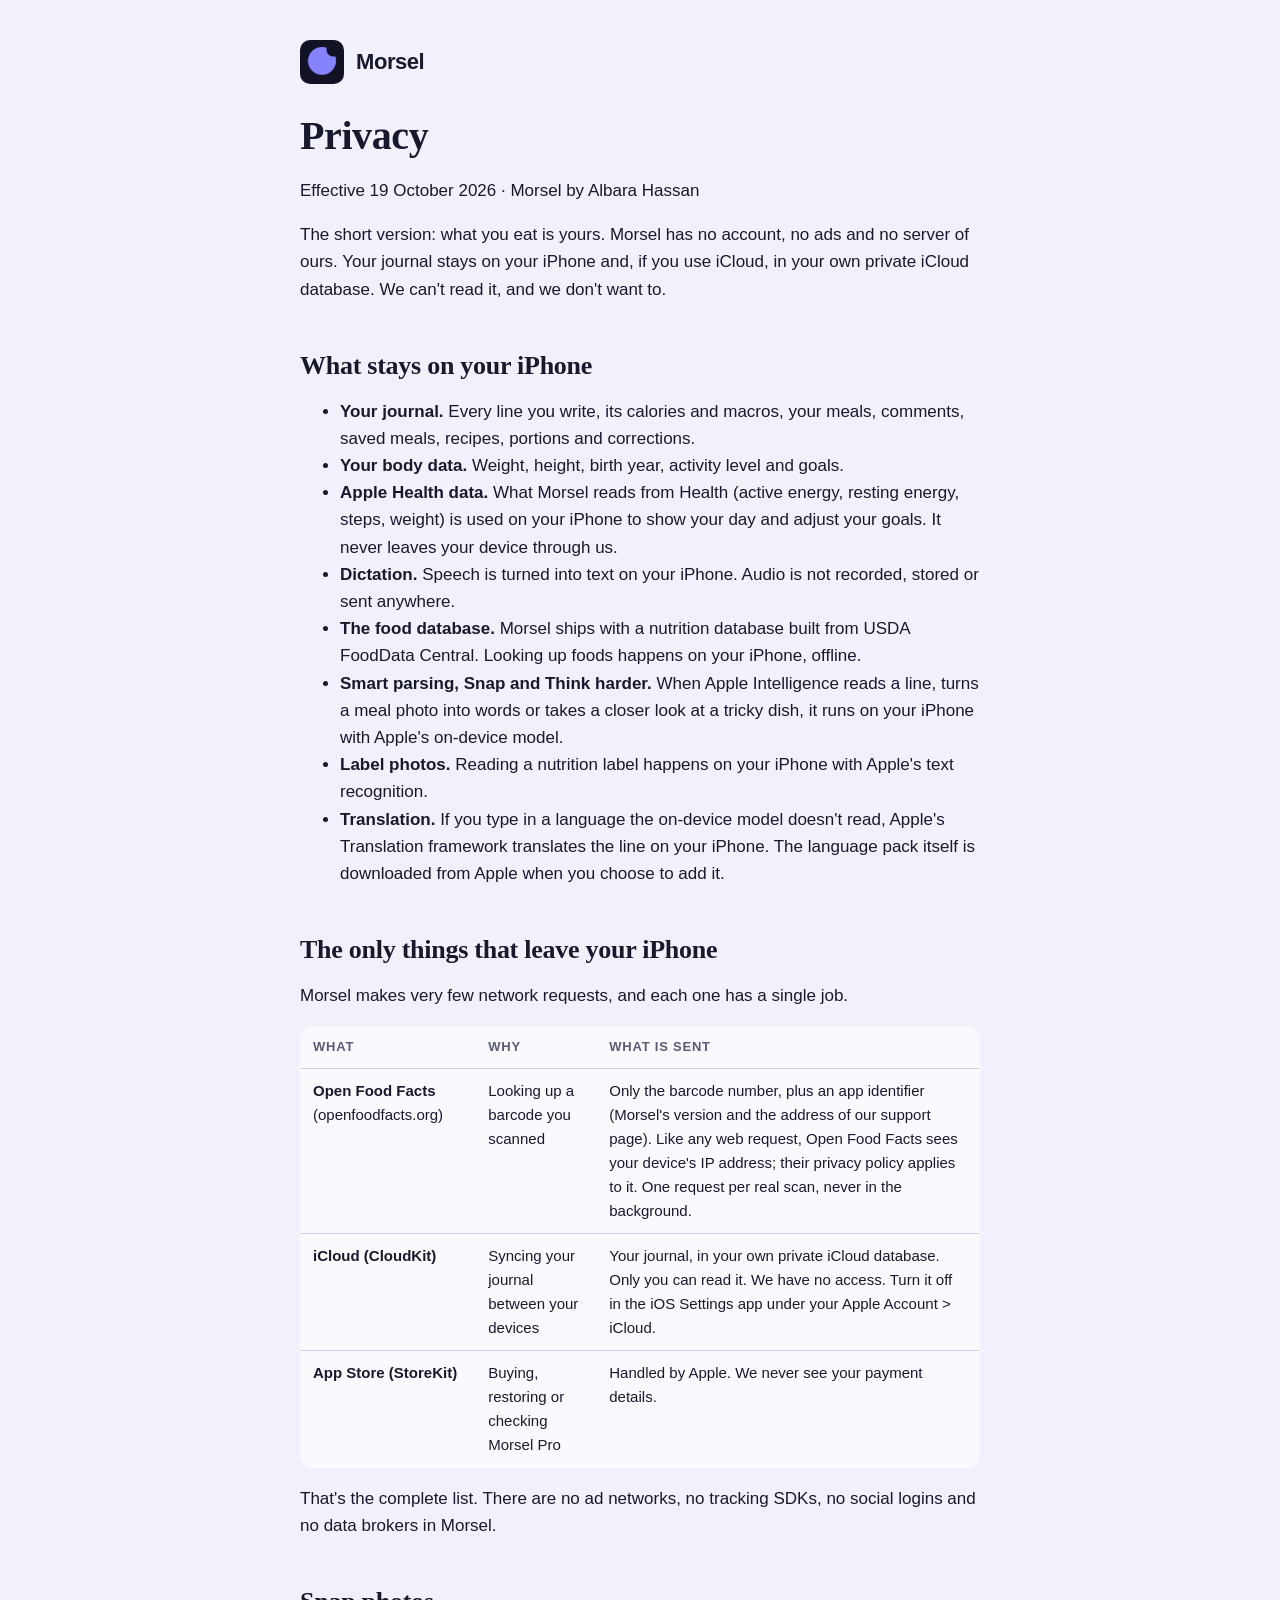
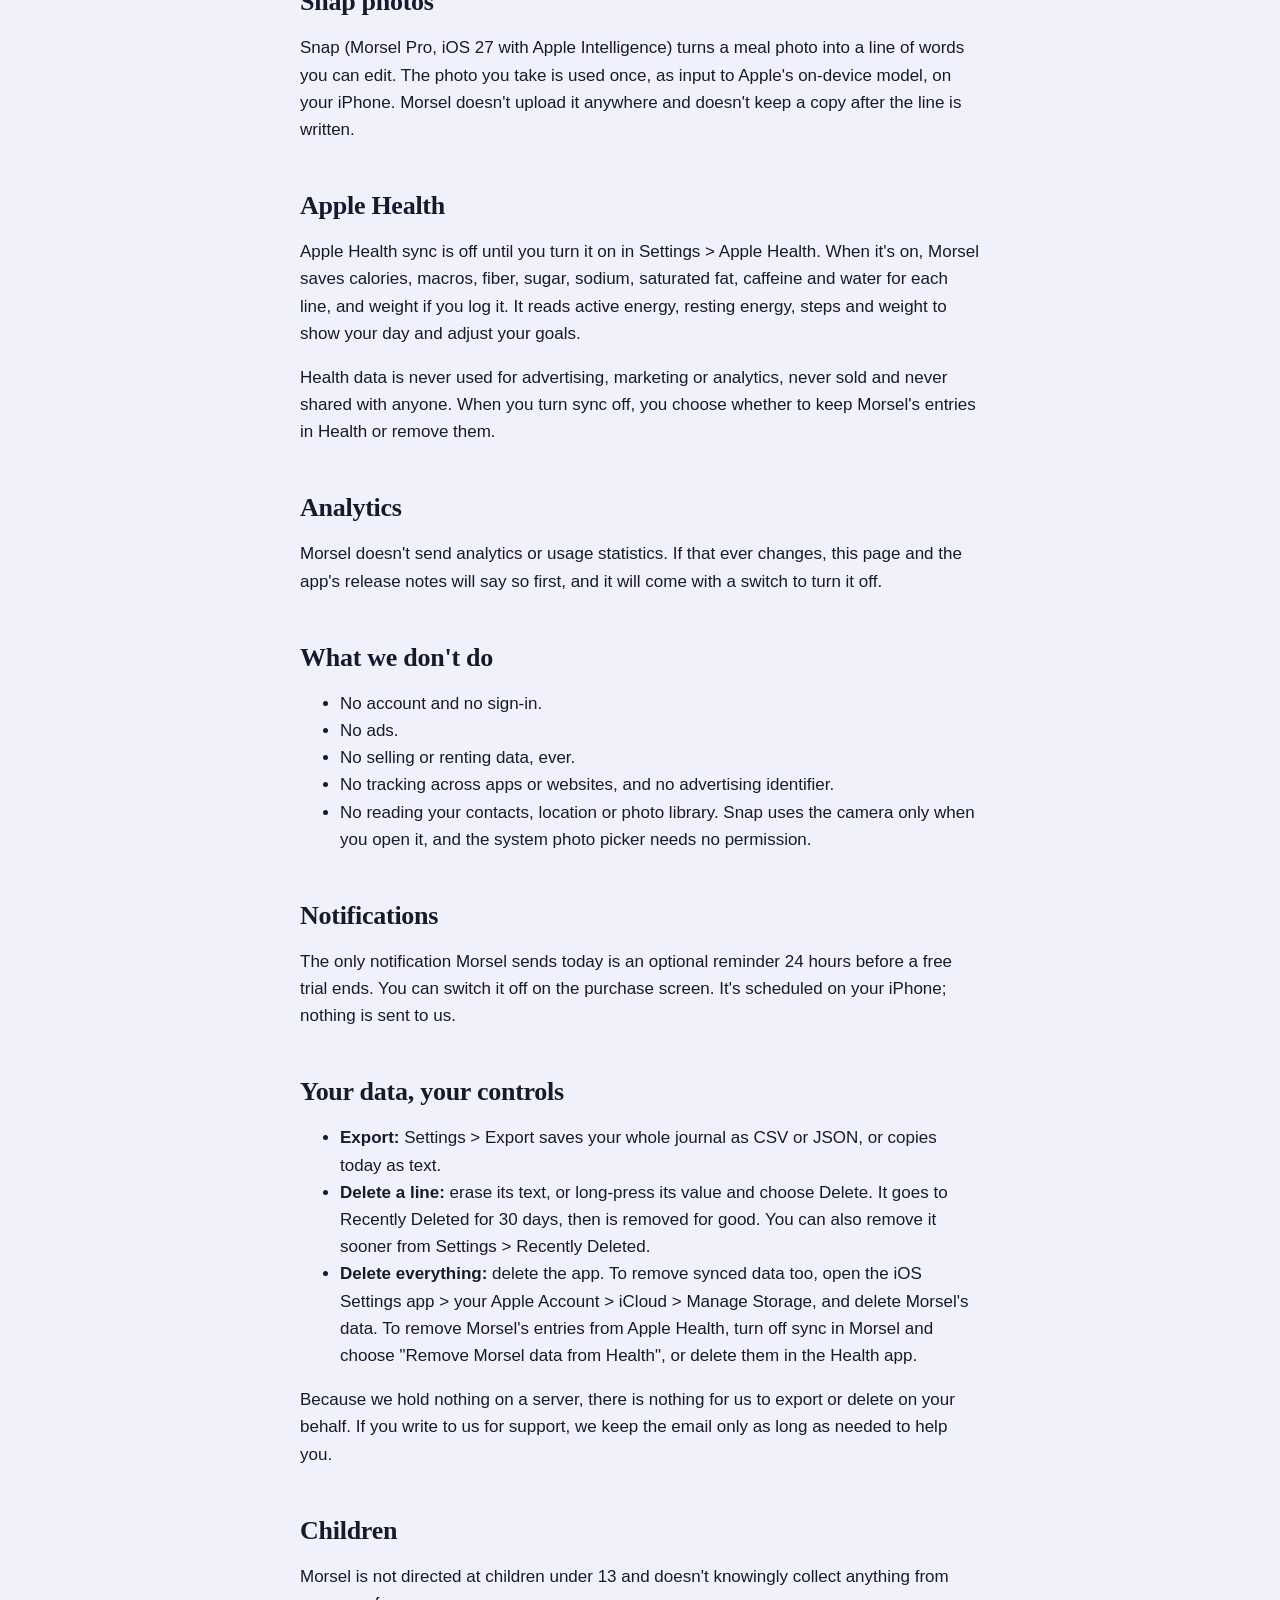
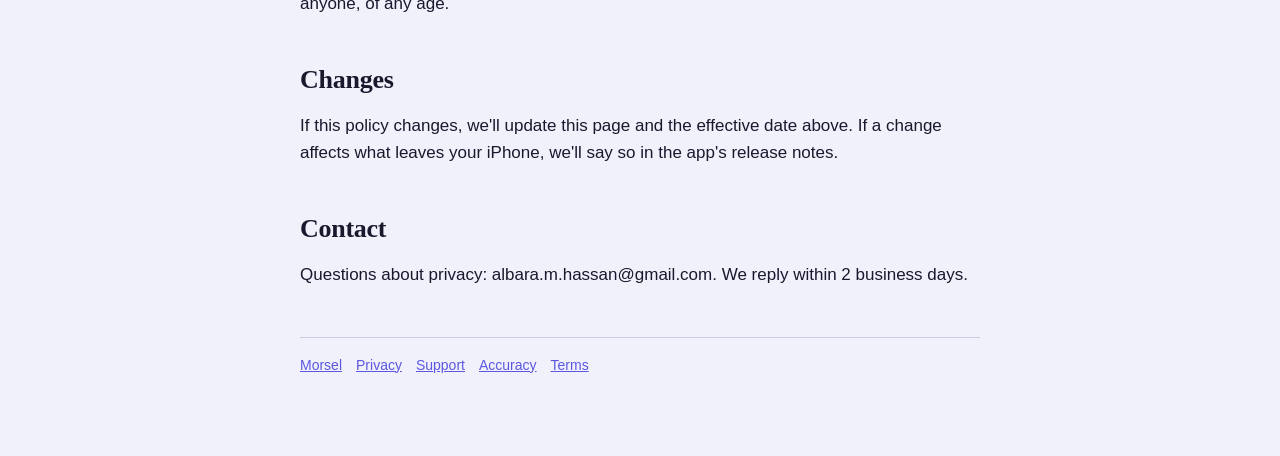
==== privacy.html @ 5bcbc63b "Morsel support site: privacy, support, accuracy Co-Authored-By: Claude Opus 5.5 <noreply@anthropic.c" ====
<!doctype html><html lang="en"><head><meta charset="utf-8"><meta name="viewport" content="width=device-width, initial-scale=1">
<title>Morsel · Privacy</title><link rel="stylesheet" href="style.css"><link rel="icon" href="icon.png"></head>
<body><main><header><img src="icon.png" alt=""><a href="./">Morsel</a></header><h1>Privacy</h1>
<p>Effective 19 October 2026 · Morsel by Albara Hassan</p>
<p>The short version: what you eat is yours. Morsel has no account, no ads and no server of ours. Your journal stays on your iPhone and, if you use iCloud, in your own private iCloud database. We can't read it, and we don't want to.</p>
<h2>What stays on your iPhone</h2>
<ul>
<li><strong>Your journal.</strong> Every line you write, its calories and macros, your meals, comments, saved meals, recipes, portions and corrections.</li>
<li><strong>Your body data.</strong> Weight, height, birth year, activity level and goals.</li>
<li><strong>Apple Health data.</strong> What Morsel reads from Health (active energy, resting energy, steps, weight) is used on your iPhone to show your day and adjust your goals. It never leaves your device through us.</li>
<li><strong>Dictation.</strong> Speech is turned into text on your iPhone. Audio is not recorded, stored or sent anywhere.</li>
<li><strong>The food database.</strong> Morsel ships with a nutrition database built from USDA FoodData Central. Looking up foods happens on your iPhone, offline.</li>
<li><strong>Smart parsing, Snap and Think harder.</strong> When Apple Intelligence reads a line, turns a meal photo into words or takes a closer look at a tricky dish, it runs on your iPhone with Apple's on-device model.</li>
<li><strong>Label photos.</strong> Reading a nutrition label happens on your iPhone with Apple's text recognition.</li>
<li><strong>Translation.</strong> If you type in a language the on-device model doesn't read, Apple's Translation framework translates the line on your iPhone. The language pack itself is downloaded from Apple when you choose to add it.</li>
</ul>
<h2>The only things that leave your iPhone</h2>
<p>Morsel makes very few network requests, and each one has a single job.</p>
<table>
<thead>
<tr>
<th>What</th>
<th>Why</th>
<th>What is sent</th>
</tr>
</thead>
<tbody>
<tr>
<td><strong>Open Food Facts</strong> (openfoodfacts.org)</td>
<td>Looking up a barcode you scanned</td>
<td>Only the barcode number, plus an app identifier (Morsel's version and the address of our support page). Like any web request, Open Food Facts sees your device's IP address; their privacy policy applies to it. One request per real scan, never in the background.</td>
</tr>
<tr>
<td><strong>iCloud (CloudKit)</strong></td>
<td>Syncing your journal between your devices</td>
<td>Your journal, in your own private iCloud database. Only you can read it. We have no access. Turn it off in the iOS Settings app under your Apple Account &gt; iCloud.</td>
</tr>
<tr>
<td><strong>App Store (StoreKit)</strong></td>
<td>Buying, restoring or checking Morsel Pro</td>
<td>Handled by Apple. We never see your payment details.</td>
</tr>
</tbody>
</table>
<p>That's the complete list. There are no ad networks, no tracking SDKs, no social logins and no data brokers in Morsel.</p>
<h2>Snap photos</h2>
<p>Snap (Morsel Pro, iOS 27 with Apple Intelligence) turns a meal photo into a line of words you can edit. The photo you take is used once, as input to Apple's on-device model, on your iPhone. Morsel doesn't upload it anywhere and doesn't keep a copy after the line is written.</p>
<h2>Apple Health</h2>
<p>Apple Health sync is off until you turn it on in Settings &gt; Apple Health. When it's on, Morsel saves calories, macros, fiber, sugar, sodium, saturated fat, caffeine and water for each line, and weight if you log it. It reads active energy, resting energy, steps and weight to show your day and adjust your goals.</p>
<p>Health data is never used for advertising, marketing or analytics, never sold and never shared with anyone. When you turn sync off, you choose whether to keep Morsel's entries in Health or remove them.</p>
<h2>Analytics</h2>
<p>Morsel doesn't send analytics or usage statistics. If that ever changes, this page and the app's release notes will say so first, and it will come with a switch to turn it off.</p>
<h2>What we don't do</h2>
<ul>
<li>No account and no sign-in.</li>
<li>No ads.</li>
<li>No selling or renting data, ever.</li>
<li>No tracking across apps or websites, and no advertising identifier.</li>
<li>No reading your contacts, location or photo library. Snap uses the camera only when you open it, and the system photo picker needs no permission.</li>
</ul>
<h2>Notifications</h2>
<p>The only notification Morsel sends today is an optional reminder 24 hours before a free trial ends. You can switch it off on the purchase screen. It's scheduled on your iPhone; nothing is sent to us.</p>
<h2>Your data, your controls</h2>
<ul>
<li><strong>Export:</strong> Settings &gt; Export saves your whole journal as CSV or JSON, or copies today as text.</li>
<li><strong>Delete a line:</strong> erase its text, or long-press its value and choose Delete. It goes to Recently Deleted for 30 days, then is removed for good. You can also remove it sooner from Settings &gt; Recently Deleted.</li>
<li><strong>Delete everything:</strong> delete the app. To remove synced data too, open the iOS Settings app &gt; your Apple Account &gt; iCloud &gt; Manage Storage, and delete Morsel's data. To remove Morsel's entries from Apple Health, turn off sync in Morsel and choose "Remove Morsel data from Health", or delete them in the Health app.</li>
</ul>
<p>Because we hold nothing on a server, there is nothing for us to export or delete on your behalf. If you write to us for support, we keep the email only as long as needed to help you.</p>
<h2>Children</h2>
<p>Morsel is not directed at children under 13 and doesn't knowingly collect anything from anyone, of any age.</p>
<h2>Changes</h2>
<p>If this policy changes, we'll update this page and the effective date above. If a change affects what leaves your iPhone, we'll say so in the app's release notes.</p>
<h2>Contact</h2>
<p>Questions about privacy: albara.m.hassan@gmail.com. We reply within 2 business days.</p><footer><a href="./">Morsel</a><a href="privacy.html">Privacy</a><a href="support.html">Support</a><a href="accuracy.html">Accuracy</a><a href="https://www.apple.com/legal/internet-services/itunes/dev/stdeula/">Terms</a></footer></main></body></html>
---- style.css ----
:root{--paper:#f1f1fc;--raised:#fafafe;--ink:#19192e;--ink2:#5a5b76;--accent:#5b57e0;--rule:#cdcde8}
@media (prefers-color-scheme:dark){:root{--paper:#19192a;--raised:#232337;--ink:#eeeef7;--ink2:#a1a2bc;--accent:#8682ff;--rule:#34344f}}
*{box-sizing:border-box}html{background:var(--paper)}body{margin:0;background:var(--paper);color:var(--ink);font:17px/1.6 -apple-system,BlinkMacSystemFont,"SF Pro Text","Helvetica Neue",sans-serif}
main{max-width:720px;margin:0 auto;padding:40px 20px 80px}header{display:flex;align-items:center;gap:12px;margin-bottom:28px}
header img{width:44px;height:44px;border-radius:10px}header a{color:var(--ink);text-decoration:none;font-weight:800;font-size:22px;letter-spacing:-.02em}
h1,h2,h3{font-family:ui-serif,"New York",Georgia,serif;font-weight:600;letter-spacing:-.01em;line-height:1.2}h1{font-size:40px;margin:.2em 0 .4em}
h2{font-size:26px;margin:1.8em 0 .5em}h3{font-size:20px}a{color:var(--accent)}p,li{color:var(--ink)}
table{width:100%;border-collapse:collapse;margin:1em 0;font-size:15px;background:var(--raised);border:1px solid var(--rule);border-radius:14px;overflow:hidden}
th,td{text-align:left;vertical-align:top;padding:10px 12px;border-bottom:1px solid var(--rule)}th{font-size:13px;text-transform:uppercase;letter-spacing:.06em;color:var(--ink2)}
footer{margin-top:48px;padding-top:16px;border-top:1px solid var(--rule);color:var(--ink2);font-size:14px}footer a{margin-right:14px}
code{font-size:.92em}
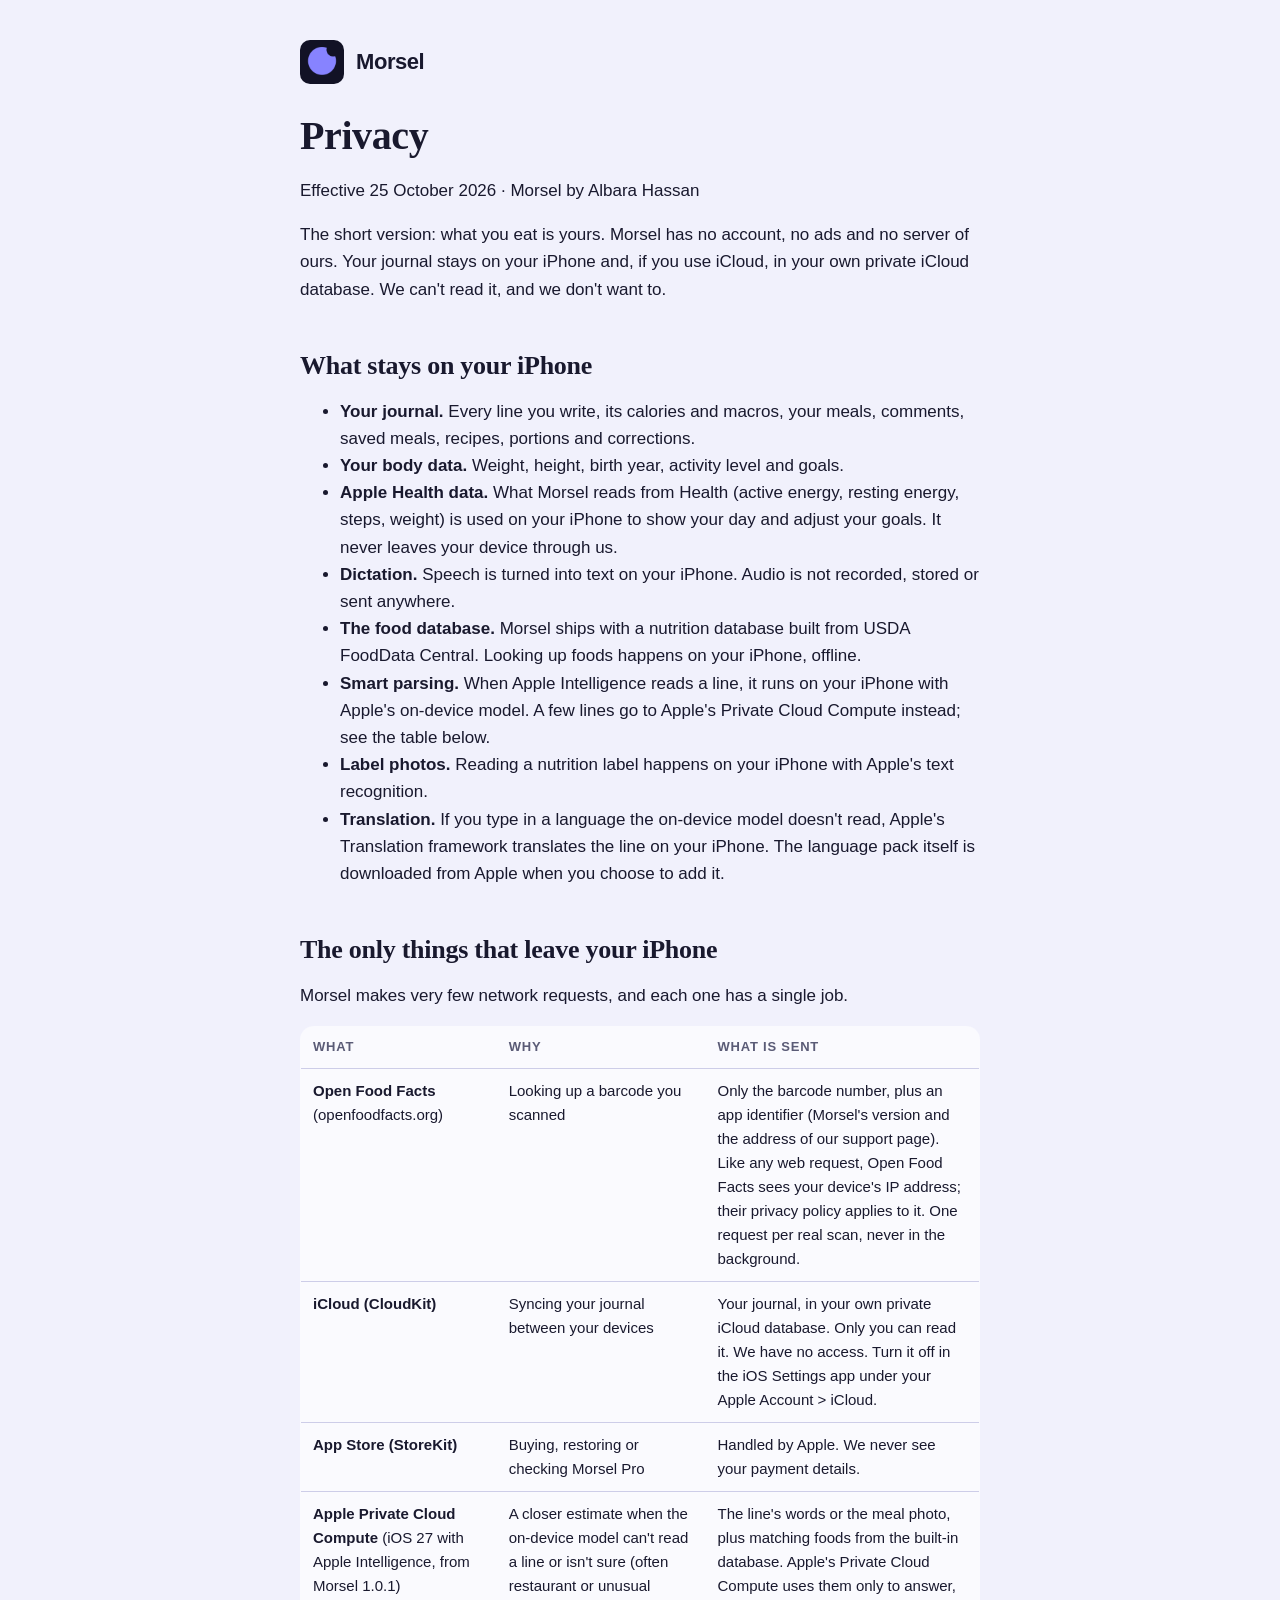
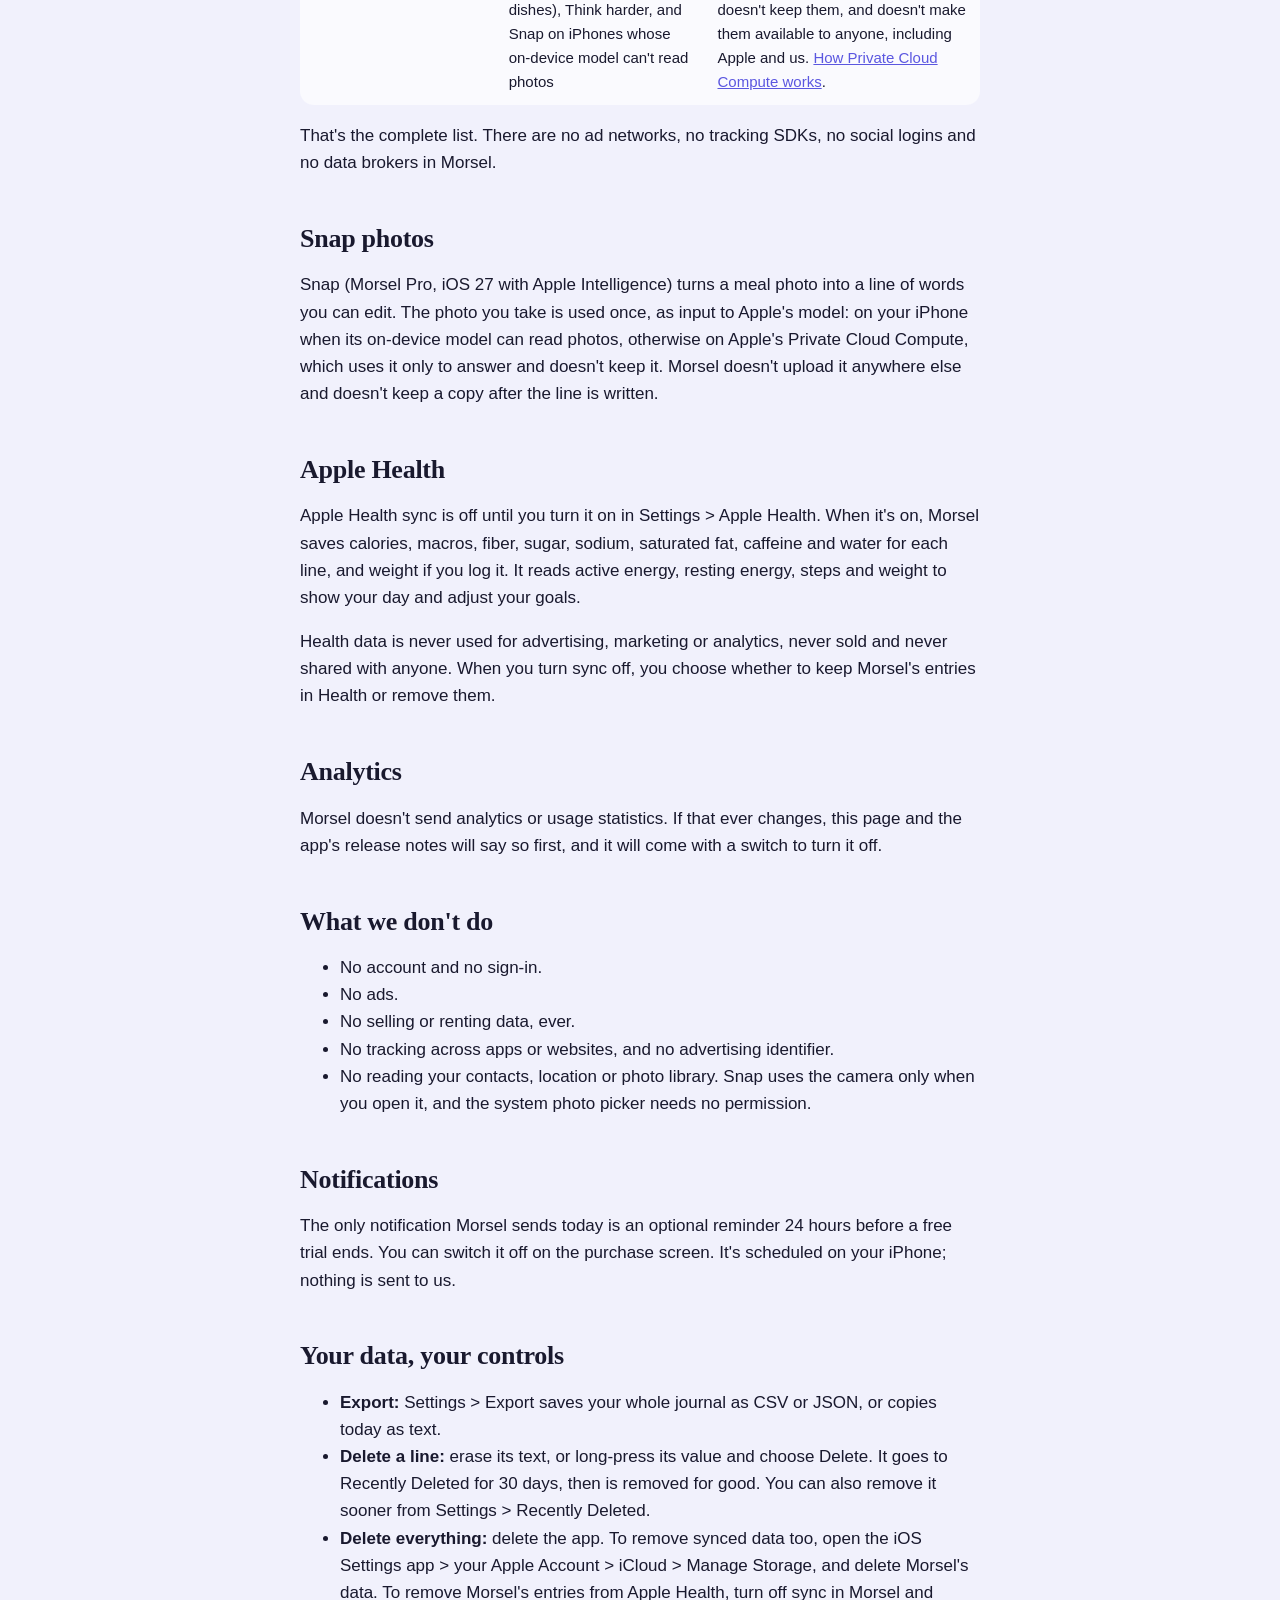
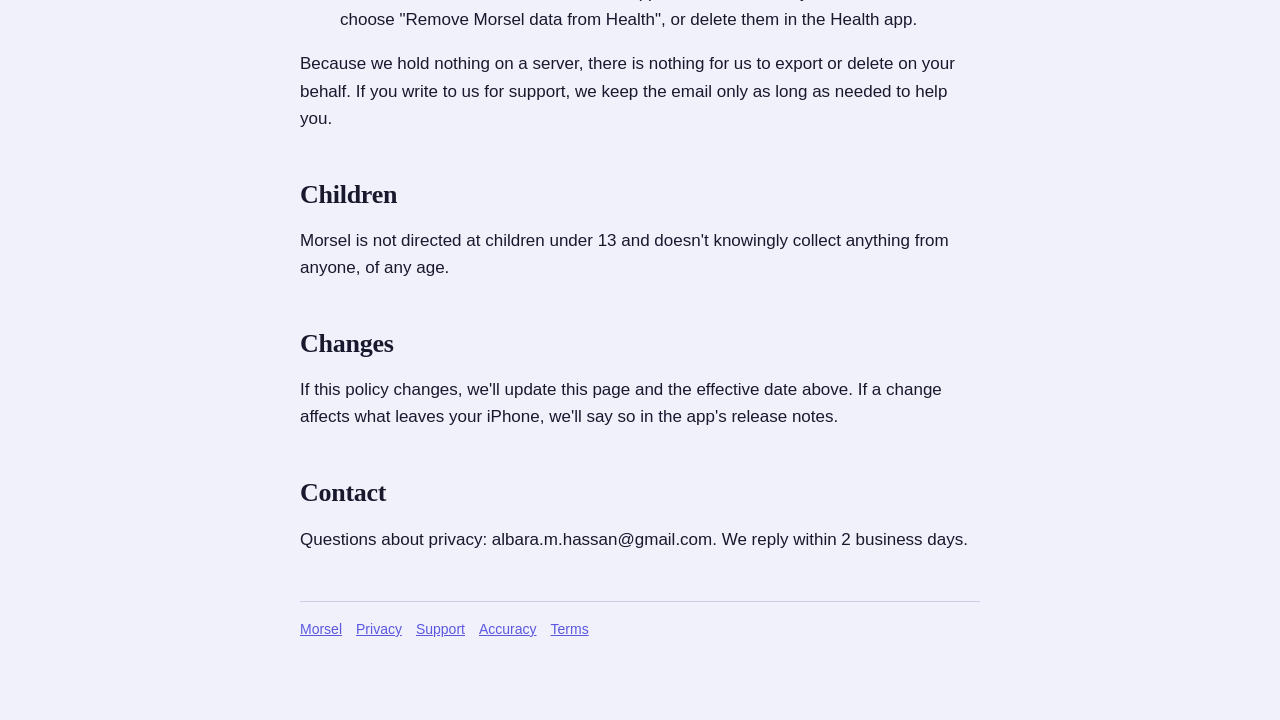
==== commit a847b4b3: "Privacy and support: Private Cloud Compute in Morsel 1.0.1" ====
--- a/privacy.html
+++ b/privacy.html
@@ -1,7 +1,7 @@
 <!doctype html><html lang="en"><head><meta charset="utf-8"><meta name="viewport" content="width=device-width, initial-scale=1">
 <title>Morsel · Privacy</title><link rel="stylesheet" href="style.css"><link rel="icon" href="icon.png"></head>
 <body><main><header><img src="icon.png" alt=""><a href="./">Morsel</a></header><h1>Privacy</h1>
-<p>Effective 19 October 2026 · Morsel by Albara Hassan</p>
+<p>Effective 25 October 2026 · Morsel by Albara Hassan</p>
 <p>The short version: what you eat is yours. Morsel has no account, no ads and no server of ours. Your journal stays on your iPhone and, if you use iCloud, in your own private iCloud database. We can't read it, and we don't want to.</p>
 <h2>What stays on your iPhone</h2>
 <ul>
@@ -10,7 +10,7 @@
 <li><strong>Apple Health data.</strong> What Morsel reads from Health (active energy, resting energy, steps, weight) is used on your iPhone to show your day and adjust your goals. It never leaves your device through us.</li>
 <li><strong>Dictation.</strong> Speech is turned into text on your iPhone. Audio is not recorded, stored or sent anywhere.</li>
 <li><strong>The food database.</strong> Morsel ships with a nutrition database built from USDA FoodData Central. Looking up foods happens on your iPhone, offline.</li>
-<li><strong>Smart parsing, Snap and Think harder.</strong> When Apple Intelligence reads a line, turns a meal photo into words or takes a closer look at a tricky dish, it runs on your iPhone with Apple's on-device model.</li>
+<li><strong>Smart parsing.</strong> When Apple Intelligence reads a line, it runs on your iPhone with Apple's on-device model. A few lines go to Apple's Private Cloud Compute instead; see the table below.</li>
 <li><strong>Label photos.</strong> Reading a nutrition label happens on your iPhone with Apple's text recognition.</li>
 <li><strong>Translation.</strong> If you type in a language the on-device model doesn't read, Apple's Translation framework translates the line on your iPhone. The language pack itself is downloaded from Apple when you choose to add it.</li>
 </ul>
@@ -40,11 +40,16 @@
 <td>Buying, restoring or checking Morsel Pro</td>
 <td>Handled by Apple. We never see your payment details.</td>
 </tr>
+<tr>
+<td><strong>Apple Private Cloud Compute</strong> (iOS 27 with Apple Intelligence, from Morsel 1.0.1)</td>
+<td>A closer estimate when the on-device model can't read a line or isn't sure (often restaurant or unusual dishes), Think harder, and Snap on iPhones whose on-device model can't read photos</td>
+<td>The line's words or the meal photo, plus matching foods from the built-in database. Apple's Private Cloud Compute uses them only to answer, doesn't keep them, and doesn't make them available to anyone, including Apple and us. <a href="https://security.apple.com/blog/private-cloud-compute/">How Private Cloud Compute works</a>.</td>
+</tr>
 </tbody>
 </table>
 <p>That's the complete list. There are no ad networks, no tracking SDKs, no social logins and no data brokers in Morsel.</p>
 <h2>Snap photos</h2>
-<p>Snap (Morsel Pro, iOS 27 with Apple Intelligence) turns a meal photo into a line of words you can edit. The photo you take is used once, as input to Apple's on-device model, on your iPhone. Morsel doesn't upload it anywhere and doesn't keep a copy after the line is written.</p>
+<p>Snap (Morsel Pro, iOS 27 with Apple Intelligence) turns a meal photo into a line of words you can edit. The photo you take is used once, as input to Apple's model: on your iPhone when its on-device model can read photos, otherwise on Apple's Private Cloud Compute, which uses it only to answer and doesn't keep it. Morsel doesn't upload it anywhere else and doesn't keep a copy after the line is written.</p>
 <h2>Apple Health</h2>
 <p>Apple Health sync is off until you turn it on in Settings &gt; Apple Health. When it's on, Morsel saves calories, macros, fiber, sugar, sodium, saturated fat, caffeine and water for each line, and weight if you log it. It reads active energy, resting energy, steps and weight to show your day and adjust your goals.</p>
 <p>Health data is never used for advertising, marketing or analytics, never sold and never shared with anyone. When you turn sync off, you choose whether to keep Morsel's entries in Health or remove them.</p>
